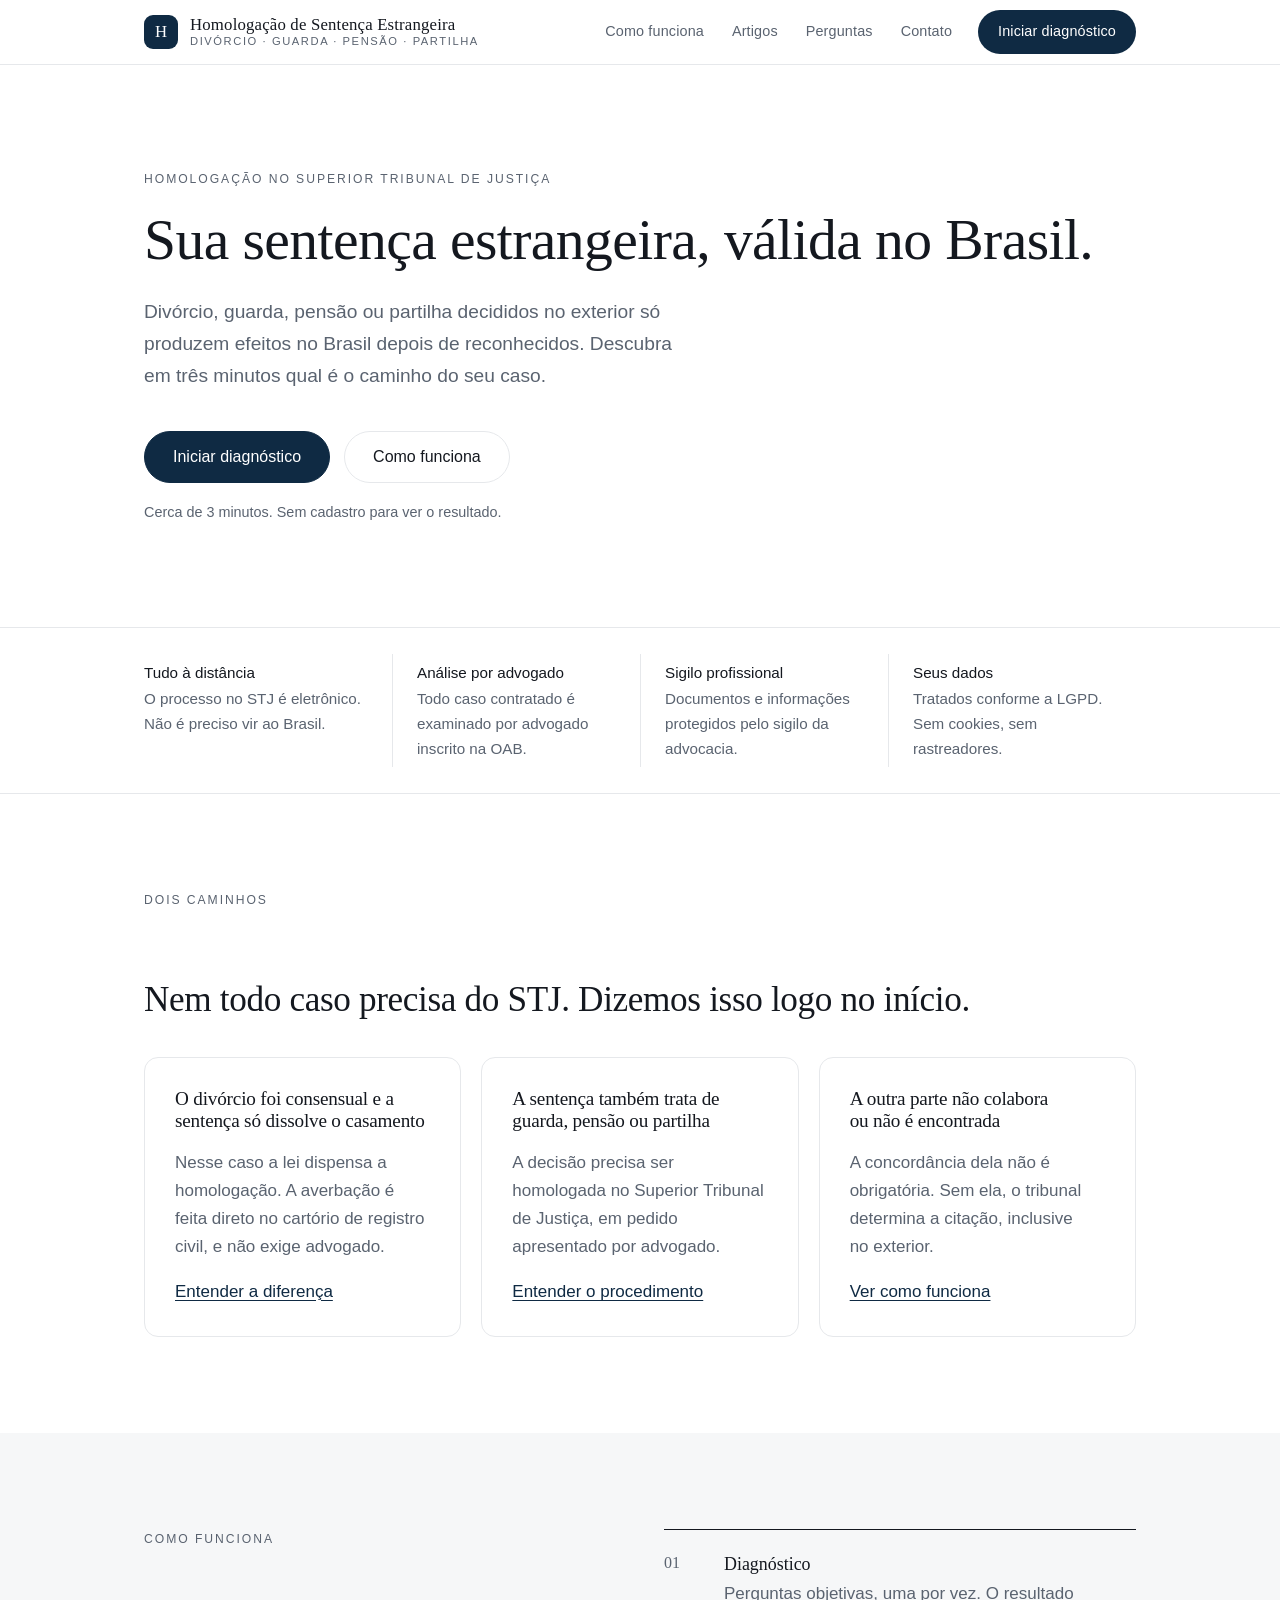
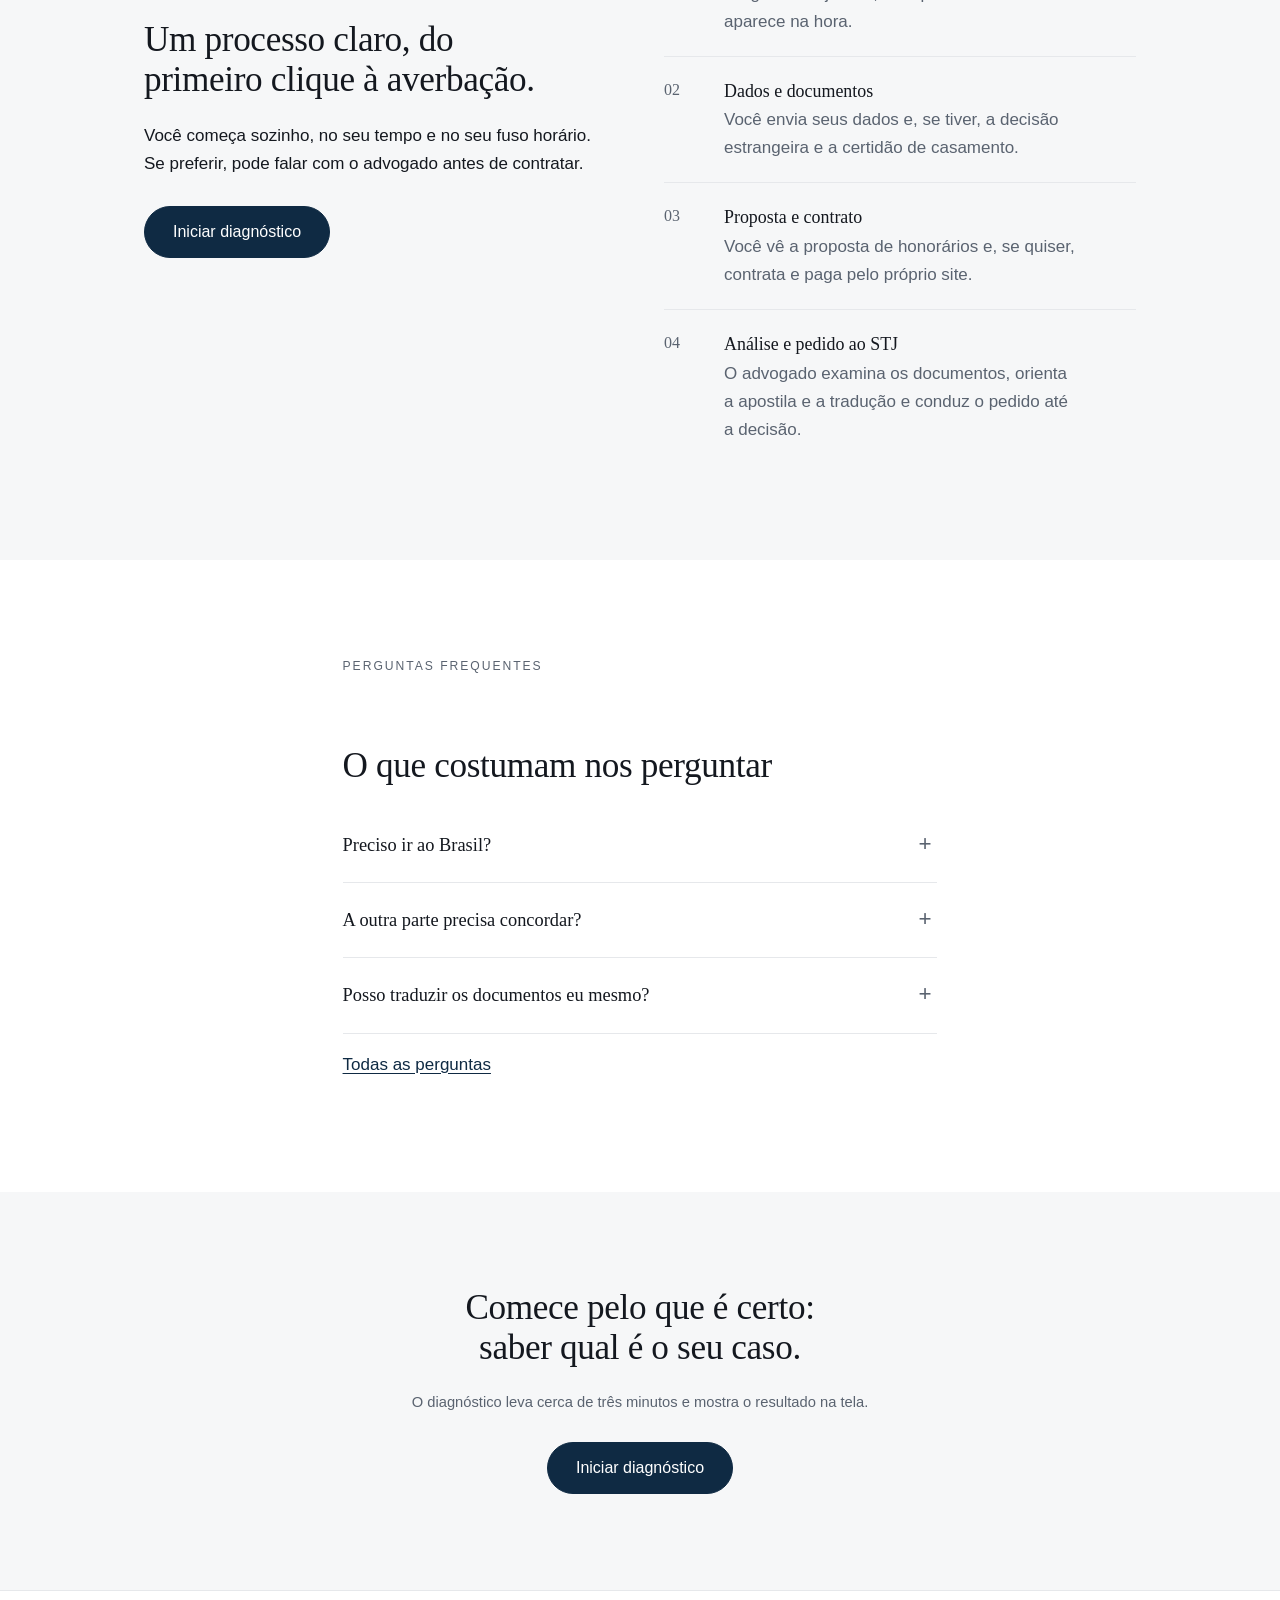
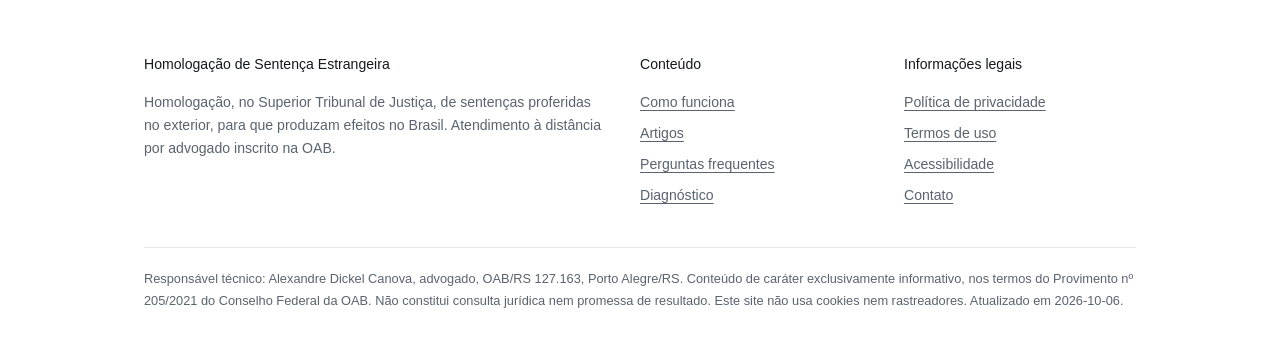
==== index.html @ c333f554 "Publica o site" ====
<!doctype html>
<html lang="pt-BR">
<head>
<meta charset="utf-8">
<meta name="viewport" content="width=device-width, initial-scale=1">
<meta http-equiv="Content-Security-Policy" content="default-src 'self'; img-src 'self' data:; style-src 'self'; script-src 'self'; connect-src 'self'; base-uri 'self'; form-action 'self'">
<meta name="referrer" content="no-referrer">
<title>Homologação de sentença estrangeira no STJ: divórcio, guarda, pensão e partilha</title>
<meta name="description" content="Divorciou-se ou obteve uma decisão judicial no exterior? Faça o diagnóstico em poucos minutos e veja se ela precisa ser homologada no STJ ou pode ser averbada direto no cartório.">
<link rel="canonical" href="https://aledcanova.github.io/homologacao-sentenca-estrangeira/">
<meta property="og:title" content="Homologação de sentença estrangeira no STJ: divórcio, guarda, pensão e partilha">
<meta property="og:description" content="Divorciou-se ou obteve uma decisão judicial no exterior? Faça o diagnóstico em poucos minutos e veja se ela precisa ser homologada no STJ ou pode ser averbada direto no cartório.">
<meta property="og:locale" content="pt_BR">
<meta name="theme-color" content="#ffffff">
<link rel="icon" href="data:image/svg+xml,%3Csvg xmlns='http://www.w3.org/2000/svg' viewBox='0 0 32 32'%3E%3Crect width='32' height='32' rx='8' fill='%230f2a43'/%3E%3Ctext x='16' y='22' font-family='Georgia,serif' font-size='17' fill='%23fff' text-anchor='middle'%3EH%3C/text%3E%3C/svg%3E">
<link rel="stylesheet" href="assets/css/style.css">
</head>
<body>
<a class="skip" href="#conteudo">Pular para o conteúdo</a>
<header class="site-header">
  <div class="wrap">
    <a class="brand" href="index.html" aria-label="Homologação de Sentença Estrangeira, página inicial">
      <span class="brand-mark" aria-hidden="true">H</span>
      <span><strong>Homologação de Sentença Estrangeira</strong><small>Divórcio · Guarda · Pensão · Partilha</small></span>
    </a>
    <button class="nav-toggle" aria-expanded="false" aria-controls="nav">Menu</button>
    <nav class="nav" id="nav" aria-label="Principal">
      <a href="homologacao.html">Como funciona</a>
      <a href="artigos.html">Artigos</a>
      <a href="perguntas.html">Perguntas</a>
      <a href="contato.html">Contato</a>
      <a class="cta" href="diagnostico.html">Iniciar diagnóstico</a>
    </nav>
  </div>
</header>
<main id="conteudo">

<section class="hero">
  <div class="wrap">
    <p class="eyebrow">Homologação no Superior Tribunal de Justiça</p>
    <h1>Sua sentença estrangeira, válida no Brasil.</h1>
    <p class="lead">Divórcio, guarda, pensão ou partilha decididos no exterior só produzem efeitos no Brasil depois de reconhecidos. Descubra em três minutos qual é o caminho do seu caso.</p>
    <div class="btns">
      <a class="btn" href="diagnostico.html">Iniciar diagnóstico</a>
      <a class="btn ghost" href="homologacao.html">Como funciona</a>
    </div>
    <p class="muted">Cerca de 3 minutos. Sem cadastro para ver o resultado.</p>
  </div>
</section>

<section class="section alt" aria-label="Como é o atendimento">
  <div class="wrap">
    <ul class="trust">
      <li><strong>Tudo à distância</strong>O processo no STJ é eletrônico. Não é preciso vir ao Brasil.</li>
      <li><strong>Análise por advogado</strong>Todo caso contratado é examinado por advogado inscrito na OAB.</li>
      <li><strong>Sigilo profissional</strong>Documentos e informações protegidos pelo sigilo da advocacia.</li>
      <li><strong>Seus dados</strong>Tratados conforme a LGPD. Sem cookies, sem rastreadores.</li>
    </ul>
  </div>
</section>

<section class="section">
  <div class="wrap">
    <p class="eyebrow">Dois caminhos</p>
    <h2>Nem todo caso precisa do STJ. Dizemos isso logo no início.</h2>
    <div class="grid">
      <div class="card">
        <h3>O divórcio foi consensual e a sentença só dissolve o casamento</h3>
        <p>Nesse caso a lei dispensa a homologação. A averbação é feita direto no cartório de registro civil, e não exige advogado.</p>
        <p><a href="divorcio-no-exterior-vale-no-brasil.html">Entender a diferença</a></p>
      </div>
      <div class="card">
        <h3>A sentença também trata de guarda, pensão ou partilha</h3>
        <p>A decisão precisa ser homologada no Superior Tribunal de Justiça, em pedido apresentado por advogado.</p>
        <p><a href="homologacao.html">Entender o procedimento</a></p>
      </div>
      <div class="card">
        <h3>A outra parte não colabora ou não é encontrada</h3>
        <p>A concordância dela não é obrigatória. Sem ela, o tribunal determina a citação, inclusive no exterior.</p>
        <p><a href="ex-conjuge-nao-assina.html">Ver como funciona</a></p>
      </div>
    </div>
  </div>
</section>

<section class="section alt">
  <div class="wrap split">
    <div>
      <p class="eyebrow">Como funciona</p>
      <h2>Um processo claro, do primeiro clique à averbação.</h2>
      <p>Você começa sozinho, no seu tempo e no seu fuso horário. Se preferir, pode falar com o advogado antes de contratar.</p>
      <div class="btns"><a class="btn" href="diagnostico.html">Iniciar diagnóstico</a></div>
    </div>
    <ol class="steps">
      <li><strong>Diagnóstico</strong>Perguntas objetivas, uma por vez. O resultado aparece na hora.</li>
      <li><strong>Dados e documentos</strong>Você envia seus dados e, se tiver, a decisão estrangeira e a certidão de casamento.</li>
      <li><strong>Proposta e contrato</strong>Você vê a proposta de honorários e, se quiser, contrata e paga pelo próprio site.</li>
      <li><strong>Análise e pedido ao STJ</strong>O advogado examina os documentos, orienta a apostila e a tradução e conduz o pedido até a decisão.</li>
    </ol>
  </div>
</section>

<section class="section">
  <div class="wrap prose">
    <p class="eyebrow">Perguntas frequentes</p>
    <h2>O que costumam nos perguntar</h2>
    <details><summary>Preciso ir ao Brasil?</summary>
      <p>Não. O pedido ao STJ é feito por petição eletrônica, e a procuração pode ser assinada à distância.</p></details>
    <details><summary>A outra parte precisa concordar?</summary>
      <p>Não. A declaração de concordância dispensa a citação e encurta o processo, mas não é obrigatória.</p></details>
    <details><summary>Posso traduzir os documentos eu mesmo?</summary>
      <p>Não. A tradução deve ser feita por tradutor público juramentado no Brasil.</p></details>
    <p><a href="perguntas.html">Todas as perguntas</a></p>
  </div>
</section>

<section class="section alt">
  <div class="wrap final">
    <h2>Comece pelo que é certo: saber qual é o seu caso.</h2>
    <p class="muted">O diagnóstico leva cerca de três minutos e mostra o resultado na tela.</p>
    <div class="btns"><a class="btn" href="diagnostico.html">Iniciar diagnóstico</a></div>
  </div>
</section>

</main>
<footer class="site-footer">
  <div class="wrap">
    <div class="cols">
      <div>
        <p><strong>Homologação de Sentença Estrangeira</strong></p>
        <p>Homologação, no Superior Tribunal de Justiça, de sentenças proferidas no exterior, para que produzam efeitos no Brasil. Atendimento à distância por advogado inscrito na OAB.</p>
      </div>
      <div>
        <p><strong>Conteúdo</strong></p>
        <ul>
          <li><a href="homologacao.html">Como funciona</a></li>
          <li><a href="artigos.html">Artigos</a></li>
          <li><a href="perguntas.html">Perguntas frequentes</a></li>
          <li><a href="diagnostico.html">Diagnóstico</a></li>
        </ul>
      </div>
      <div>
        <p><strong>Informações legais</strong></p>
        <ul>
          <li><a href="privacidade.html">Política de privacidade</a></li>
          <li><a href="termos.html">Termos de uso</a></li>
          <li><a href="acessibilidade.html">Acessibilidade</a></li>
          <li><a href="contato.html">Contato</a></li>
        </ul>
      </div>
    </div>
    <p class="legal-line">Responsável técnico: Alexandre Dickel Canova, advogado, OAB/RS 127.163, Porto Alegre/RS. Conteúdo de caráter exclusivamente informativo, nos termos do Provimento nº 205/2021 do Conselho Federal da OAB. Não constitui consulta jurídica nem promessa de resultado. Este site não usa cookies nem rastreadores. Atualizado em 2026-10-06.</p>
  </div>
</footer>
<script src="assets/js/site.js" defer></script>

</body>
</html>
---- assets/css/style.css ----
/* Visual padrão do escritório: editorial, branco, azul-marinho, serifa nos títulos. Sem fontes externas, sem rastreadores.
   Descrição em PADRAO_VISUAL.md. As classes são as mesmas do funil padrão; só a aparência muda. */
:root {
  --bg: #ffffff;
  --soft: #f6f7f8;
  --ink: #14181f;
  --ink-2: #3d4652;
  --ink-3: #5a6370;
  --line: #e6e8eb;
  --brand: #0f2a43;
  --brand-2: #1b3d5c;
  --brand-soft: #f3f6f9;
  --ok: #17603a; --ok-soft: #f1f8f3;
  --warn: #7a4b00; --warn-soft: #fdf6e7;
  --bad: #962d2d; --bad-soft: #fbf1f1;
  --radius: 14px;
  --shadow: 0 10px 24px -12px rgba(15,42,67,.35);
  --serif: "Iowan Old Style", "Palatino Linotype", Palatino, Georgia, serif;
  --sans: -apple-system, BlinkMacSystemFont, "Segoe UI", Roboto, "Helvetica Neue", Arial, sans-serif;
  --ease: cubic-bezier(.22,.61,.36,1);
  color-scheme: light;
}
*, *::before, *::after { box-sizing: border-box; }
html { -webkit-text-size-adjust: 100%; scroll-behavior: smooth; }
body { margin: 0; background: var(--bg); color: var(--ink); font: 1.0625rem/1.65 var(--sans); overflow-x: hidden; }
a { color: var(--brand); text-underline-offset: 3px; }
a:hover { color: var(--brand-2); }
:focus-visible { outline: 3px solid #2f6fb0; outline-offset: 3px; border-radius: 4px; }
h1, h2, h3 { font-family: var(--serif); font-weight: 500; line-height: 1.15; color: var(--ink); text-wrap: balance; letter-spacing: -.01em; }
h1 { font-size: clamp(2.1rem, 5.2vw, 3.6rem); margin: 0 0 .4em; }
h2 { font-size: clamp(1.6rem, 3.2vw, 2.2rem); margin: 2em 0 .6em; }
h3 { font-size: 1.2rem; margin: 1.6em 0 .4em; }
p, li { text-wrap: pretty; }
small, .muted { color: var(--ink-3); }
.muted { font-size: .92rem; }
.sr-only { position: absolute; width: 1px; height: 1px; overflow: hidden; clip: rect(0 0 0 0); white-space: nowrap; }
.skip { position: absolute; left: -999px; top: 0; background: var(--brand); color: #fff; padding: 10px 16px; z-index: 20; }
.skip:focus { left: 12px; top: 12px; }
.wrap { width: 100%; max-width: 1040px; margin: 0 auto; padding: 0 24px; }
.prose { max-width: 68ch; }
.narrow { max-width: 720px; margin: 0 auto; }

/* Cabeçalho: ícone quadrado com a inicial, marca em serifa e menu */
.site-header { background: rgba(255,255,255,.92); backdrop-filter: saturate(180%) blur(10px); border-bottom: 1px solid var(--line); position: sticky; top: 0; z-index: 10; }
.site-header .wrap { display: flex; align-items: center; justify-content: space-between; gap: 16px; min-height: 64px; }
.brand { text-decoration: none; color: var(--ink); display: flex; align-items: center; gap: 12px; line-height: 1.2; }
.brand-mark { width: 34px; height: 34px; border-radius: 9px; background: var(--brand); color: #fff; display: grid; place-items: center; font: 500 1.05rem var(--serif); flex: none; }
.brand strong { font-family: var(--serif); font-size: 1.05rem; font-weight: 500; letter-spacing: .01em; display: block; }
.brand small { display: block; font-size: .7rem; letter-spacing: .14em; text-transform: uppercase; color: var(--ink-3); }
.nav { display: flex; gap: 4px; align-items: center; }
.nav a { text-decoration: none; color: var(--ink-3); padding: 10px 12px; font-size: .9rem; letter-spacing: .01em; border-radius: 6px; transition: color .2s; }
.nav a:hover, .nav a[aria-current="page"] { color: var(--ink); }
.nav a.cta { background: var(--brand); color: #fff; margin-left: 10px; padding: 10px 20px; border-radius: 999px; font-weight: 500; transition: transform .25s var(--ease), box-shadow .25s var(--ease); }
.nav a.cta:hover { color: #fff; transform: translateY(-1px); box-shadow: var(--shadow); }
.nav-toggle { display: none; background: none; border: 1px solid var(--line); border-radius: 999px; padding: 9px 16px; color: var(--ink); font: inherit; font-size: .9rem; min-height: 44px; }
@media (max-width: 880px) {
  .nav-toggle { display: inline-block; }
  .nav { display: none; position: absolute; left: 0; right: 0; top: 64px; background: #fff; border-bottom: 1px solid var(--line); flex-direction: column; align-items: stretch; padding: 8px 24px 20px; }
  .nav.open { display: flex; }
  .nav a { padding: 13px 4px; border-bottom: 1px solid var(--line); border-radius: 0; }
  .nav a.cta { margin: 14px 0 0; text-align: center; border-bottom: 0; border-radius: 999px; }
}

/* Seções */
.hero { padding: clamp(64px, 10vw, 104px) 0 clamp(56px, 8vw, 88px); }
.hero .lead { font-size: 1.2rem; color: var(--ink-3); max-width: 52ch; margin: 22px 0 0; }
.hero .btns { margin-top: 40px; }
.hero .muted { margin-top: 18px; font-size: .9rem; }
.hero .wrap > * { animation: subir .8s var(--ease) both; }
.hero .wrap > *:nth-child(2) { animation-delay: .06s; } .hero .wrap > *:nth-child(3) { animation-delay: .12s; }
.hero .wrap > *:nth-child(4) { animation-delay: .18s; } .hero .wrap > *:nth-child(5) { animation-delay: .24s; }
@keyframes subir { from { opacity: 0; transform: translateY(14px); } to { opacity: 1; transform: none; } }
.eyebrow { text-transform: uppercase; letter-spacing: .16em; font-size: .76rem; color: var(--ink-3); font-weight: 400; margin: 0 0 18px; }
.section { padding: clamp(56px, 8vw, 96px) 0; }
.section.alt { background: var(--soft); }
.section > .wrap > h2:first-child { margin-top: 0; }
.page-head { padding: clamp(48px, 7vw, 80px) 0 0; }
.page-head .lead { font-size: 1.15rem; color: var(--ink-3); max-width: 60ch; }
.page-head + .section { padding-top: clamp(28px, 4vw, 44px); }

.btns { display: flex; gap: 14px; flex-wrap: wrap; margin-top: 28px; }
.btn { display: inline-flex; align-items: center; justify-content: center; gap: 10px; min-height: 52px; padding: 15px 28px; border-radius: 999px; border: 1px solid var(--brand); background: var(--brand); color: #fff; text-decoration: none; font: 500 1rem var(--sans); cursor: pointer; transition: transform .25s var(--ease), box-shadow .25s var(--ease), border-color .2s; }
.btn:hover { color: #fff; transform: translateY(-1px); box-shadow: var(--shadow); }
.btn:active { transform: none; }
.btn[disabled] { opacity: .5; cursor: progress; transform: none; box-shadow: none; }
.btn.ghost { background: transparent; color: var(--ink); border-color: var(--line); }
.btn.ghost:hover { color: var(--ink); border-color: var(--ink); box-shadow: none; }
.btn.link { background: none; border-color: transparent; color: var(--ink-3); padding-left: 6px; padding-right: 6px; text-decoration: underline; text-underline-offset: 3px; }
.btn.link:hover { color: var(--ink); box-shadow: none; transform: none; }

.grid { display: grid; gap: 20px; grid-template-columns: repeat(auto-fit, minmax(250px, 1fr)); margin-top: 36px; }
.card { background: #fff; border: 1px solid var(--line); border-radius: var(--radius); padding: 30px; }
.card h3 { margin-top: 0; }
.card p { color: var(--ink-3); }
.card p:last-child { margin-bottom: 0; }
/* Faixa de garantias: colunas separadas por linhas finas */
.trust { display: grid; grid-template-columns: repeat(auto-fit, minmax(210px, 1fr)); list-style: none; padding: 0; margin: 0; }
.trust li { padding: 6px 24px; border-left: 1px solid var(--line); font-size: .95rem; color: var(--ink-3); }
.trust li:first-child { border-left: 0; padding-left: 0; }
.trust strong { display: block; color: var(--ink); font-weight: 500; }
.section.alt:has(.trust) { background: #fff; border-top: 1px solid var(--line); border-bottom: 1px solid var(--line); padding: 26px 0; }
@media (max-width: 700px) { .trust { grid-template-columns: 1fr; } .trust li { border-left: 0; border-top: 1px solid var(--line); padding: 16px 0; } .trust li:first-child { border-top: 0; } }

/* Etapas numeradas: linha fina e número em serifa */
.steps { counter-reset: s; list-style: none; padding: 0; margin: 0; }
.steps > li { counter-increment: s; position: relative; padding: 20px 0 20px 60px; border-top: 1px solid var(--line); color: var(--ink-3); }
.steps > li:first-child { border-top-color: var(--ink); }
.steps > li::before { content: "0" counter(s); position: absolute; left: 0; top: 20px; font-family: var(--serif); font-size: 1rem; color: var(--ink-3); }
.steps strong { display: block; color: var(--ink); font-family: var(--serif); font-weight: 500; font-size: 1.12rem; }
.final { text-align: center; max-width: 720px; }
.final .btns { justify-content: center; }
.split { display: grid; gap: 48px; grid-template-columns: 1fr 1fr; align-items: start; }
@media (max-width: 800px) { .split { grid-template-columns: 1fr; gap: 28px; } }

.note { border-left: 3px solid var(--brand); background: var(--brand-soft); padding: 16px 18px; border-radius: 0 10px 10px 0; margin: 20px 0; font-size: .97rem; }
.note.warn { border-left-color: #c98a12; background: var(--warn-soft); color: #4a3200; }
.note.bad { border-left-color: var(--bad); background: var(--bad-soft); }
.note.ok { border-left-color: var(--ok); background: var(--ok-soft); }
.note p:first-child { margin-top: 0; } .note p:last-child, .note ul:last-child { margin-bottom: 0; }

.checklist { list-style: none; padding: 0; margin: 0; }
.checklist li { padding: 14px 0 14px 34px; border-bottom: 1px solid var(--line); position: relative; }
.checklist li::before { content: ""; position: absolute; left: 4px; top: 21px; width: 12px; height: 7px; border-left: 1.5px solid var(--brand); border-bottom: 1.5px solid var(--brand); transform: rotate(-45deg); }
.checklist li small { display: block; }

table { border-collapse: collapse; width: 100%; font-size: .95rem; }
.table-wrap { overflow-x: auto; }
th, td { text-align: left; padding: 12px 14px 12px 0; border-bottom: 1px solid var(--line); vertical-align: top; }
thead th { font-weight: 500; font-size: .76rem; letter-spacing: .12em; text-transform: uppercase; color: var(--ink-3); border-bottom-color: var(--ink); }
tbody th { font-weight: 500; white-space: nowrap; }

/* Perguntas: sem caixa, linha fina, sinal de mais que gira */
details { border-bottom: 1px solid var(--line); }
details summary { cursor: pointer; list-style: none; padding: 22px 40px 22px 0; font-family: var(--serif); font-size: 1.15rem; position: relative; }
details summary::-webkit-details-marker { display: none; }
details summary::after { content: "+"; position: absolute; right: 6px; top: 18px; font-family: var(--sans); font-size: 1.4rem; color: var(--ink-3); transition: transform .3s var(--ease); }
details[open] summary::after { transform: rotate(45deg); }
details p { color: var(--ink-3); margin: 0 0 24px; max-width: 62ch; }

.article-list { list-style: none; padding: 0; margin: 0; }
.article-list li { padding: 22px 0; border-bottom: 1px solid var(--line); }
.article-list li:first-child { border-top: 1px solid var(--ink); }
.article-list a { font-family: var(--serif); font-size: 1.2rem; text-decoration: none; color: var(--ink); }
.article-list a:hover { text-decoration: underline; }

/* Diagnóstico interativo */
.wizard { min-height: 76vh; padding: clamp(28px, 5vw, 64px) 0 72px; }
.wz-top { display: flex; align-items: center; gap: 16px; margin-bottom: 40px; }
.wz-top progress { flex: 1; height: 3px; appearance: none; -webkit-appearance: none; border: 0; overflow: hidden; background: var(--line); }
.wz-top progress::-webkit-progress-bar { background: var(--line); }
.wz-top progress::-webkit-progress-value { background: var(--brand); transition: width .6s var(--ease); }
.wz-top progress::-moz-progress-bar { background: var(--brand); }
.wz-count { font-size: .76rem; letter-spacing: .14em; text-transform: uppercase; color: var(--ink-3); font-variant-numeric: tabular-nums; white-space: nowrap; }
.wz-stage { position: relative; }
.wz-step { opacity: 0; transform: translateY(22px); transition: opacity .55s var(--ease), transform .55s var(--ease); }
.wz-step.in { opacity: 1; transform: none; }
.wz-step.out { opacity: 0; transform: translateY(-14px); transition-duration: .24s; }
.wz-section { font-size: .76rem; text-transform: uppercase; letter-spacing: .16em; color: var(--ink-3); font-weight: 400; margin: 0 0 16px; }
.wz-q { font-family: var(--serif); font-weight: 500; font-size: clamp(1.6rem, 3.6vw, 2.3rem); line-height: 1.2; margin: 0 0 10px; outline: none; }
.wz-help { color: var(--ink-3); margin: 0 0 22px; max-width: 56ch; }
.wz-opts { display: grid; gap: 12px; margin-top: 32px; }
.wz-opt { display: flex; align-items: center; gap: 14px; width: 100%; text-align: left; min-height: 60px; padding: 18px 20px; background: #fff; color: var(--ink); border: 1px solid var(--line); border-radius: 12px; font: 400 1.0625rem var(--sans); cursor: pointer; transition: border-color .2s, background .2s, transform .25s var(--ease); }
.wz-opt::before { content: ""; flex: none; width: 18px; height: 18px; border: 1.5px solid #9aa3ad; border-radius: 50%; transition: all .2s; }
.wz-opt:hover { border-color: var(--ink); transform: translateX(3px); }
.wz-opt[aria-pressed="true"] { border-color: var(--brand); background: var(--brand-soft); }
.wz-opt[aria-pressed="true"]::before { border-color: var(--brand); background: var(--brand); box-shadow: inset 0 0 0 3px #fff; }
.wz-nav { margin-top: 30px; display: flex; justify-content: space-between; align-items: center; gap: 12px; flex-wrap: wrap; }
.wz-priv { font-size: .85rem; color: var(--ink-3); margin-top: 32px; }

.verdict { border-radius: var(--radius); padding: 30px; border: 1px solid var(--line); background: var(--soft); }
.verdict.ok { background: var(--ok-soft); border-color: #d5e8db; }
.verdict.warn { background: var(--warn-soft); border-color: #f0dfb6; }
.verdict.bad { background: var(--bad-soft); border-color: #efd2d2; }
.verdict h2 { margin: 12px 0 12px; font-size: clamp(1.6rem, 3.4vw, 2.1rem); outline: none; }
.verdict p { margin: 0; color: var(--ink-2); }
.pill { display: inline-flex; align-items: center; gap: 8px; font-size: .76rem; letter-spacing: .14em; text-transform: uppercase; color: var(--ink-3); }
.pill::before { content: ""; width: 8px; height: 8px; border-radius: 50%; background: currentColor; }
.verdict.ok .pill { color: var(--ok); } .verdict.warn .pill { color: var(--warn); } .verdict.bad .pill { color: var(--bad); }
.mapa h3 { margin-top: 2em; }
.mapa ul, .mapa ol { padding-left: 20px; color: var(--ink-2); }
.mapa li { margin: 8px 0; }
.next { margin-top: 40px; padding: 30px; border: 1px solid var(--ink); border-radius: var(--radius); }
.next h3 { margin-top: 0; font-size: 1.4rem; }
.next p { color: var(--ink-3); }

/* Formulário */
.form { display: grid; gap: 20px; margin-top: 8px; }
.field label, .field .label { display: block; font-weight: 500; margin-bottom: 8px; font-size: .92rem; }
.field .opt, .opt { font-weight: 400; color: var(--ink-3); }
.hint { font-size: .86rem; color: var(--ink-3); margin: 6px 0 0; }
input[type="text"], input[type="email"], input[type="tel"], select, textarea {
  width: 100%; font: inherit; padding: 14px 16px; min-height: 52px; border-radius: 10px; border: 1px solid #c9ced4; background: #fff; color: var(--ink); transition: border-color .2s, box-shadow .2s;
}
input:focus, select:focus, textarea:focus { outline: none; border-color: var(--brand); box-shadow: 0 0 0 4px rgba(15,42,67,.1); }
input[aria-invalid="true"], select[aria-invalid="true"] { border-color: var(--bad); }
.err { color: #a1261d; font-size: .9rem; margin: 6px 0 0; }
.row2 { display: grid; gap: 18px; grid-template-columns: 1fr 1fr; }
@media (max-width: 600px) { .row2 { grid-template-columns: 1fr; } }
input[type="file"] { width: 100%; font: inherit; font-size: .92rem; padding: 14px; border: 1.5px dashed #c1c7cf; border-radius: 12px; background: #fff; color: var(--ink-3); }
.check { display: grid; grid-template-columns: 24px 1fr; gap: 12px; align-items: start; font-size: .93rem; color: var(--ink-3); }
.check input { width: 22px; height: 22px; margin: 2px 0 0; accent-color: var(--brand); }
.hp { position: absolute; left: -9999px; }
fieldset { border: 0; padding: 0; margin: 0; min-width: 0; display: grid; gap: 16px; }
fieldset > legend { font-family: var(--serif); font-size: 1.15rem; padding: 0; margin-bottom: 4px; }
[hidden] { display: none !important; }

/* Rodapé */
.site-footer { border-top: 1px solid var(--line); padding: 48px 0 40px; font-size: .88rem; color: var(--ink-3); }
.site-footer .cols { display: grid; gap: 32px; grid-template-columns: 2fr 1fr 1fr; }
@media (max-width: 760px) { .site-footer .cols { grid-template-columns: 1fr; } }
.site-footer a { color: var(--ink-3); }
.site-footer strong { color: var(--ink); font-weight: 500; }
.site-footer ul { list-style: none; padding: 0; margin: 0; } .site-footer li { margin: 8px 0; }
.legal-line { margin-top: 32px; padding-top: 20px; border-top: 1px solid var(--line); font-size: .8rem; color: var(--ink-3); max-width: none; }

@media (prefers-reduced-motion: reduce) {
  html { scroll-behavior: auto; }
  *, *::before, *::after { transition: none !important; animation: none !important; }
  .wz-step { opacity: 1; transform: none; }
}
@media print {
  .site-header, .site-footer, .btns, .nav-toggle, .no-print, .next, .wz-top { display: none !important; }
  body { font-size: 12pt; }
}

/* Proposta, contrato e pagamento */
.offers { display: grid; gap: 20px; margin: 16px 0 24px; }
.offer { display: flex; flex-direction: column; gap: 6px; }
.offer:first-child { border-color: var(--ink); }
.offer h3 { margin: 0; }
.offer .price { font-family: var(--serif); font-size: 2.2rem; font-weight: 500; color: var(--ink); margin: 4px 0 0; font-variant-numeric: tabular-nums; }
.offer ul { margin: 10px 0 18px; padding-left: 20px; font-size: .95rem; color: var(--ink-3); }
.offer li { margin: 6px 0; }
.offer .btn { align-self: flex-start; }
.contract { border: 1px solid var(--line); border-radius: var(--radius); padding: 24px 26px; max-height: 360px; overflow-y: auto; font-size: .92rem; background: var(--soft); margin: 20px 0 24px; }
.contract h3 { margin-top: 0; font-size: 1.1rem; }
.contract p { margin: .7em 0; }
.pixcode { font: .86rem/1.5 ui-monospace, Menlo, monospace; word-break: break-all; background: var(--soft); min-height: 0; }
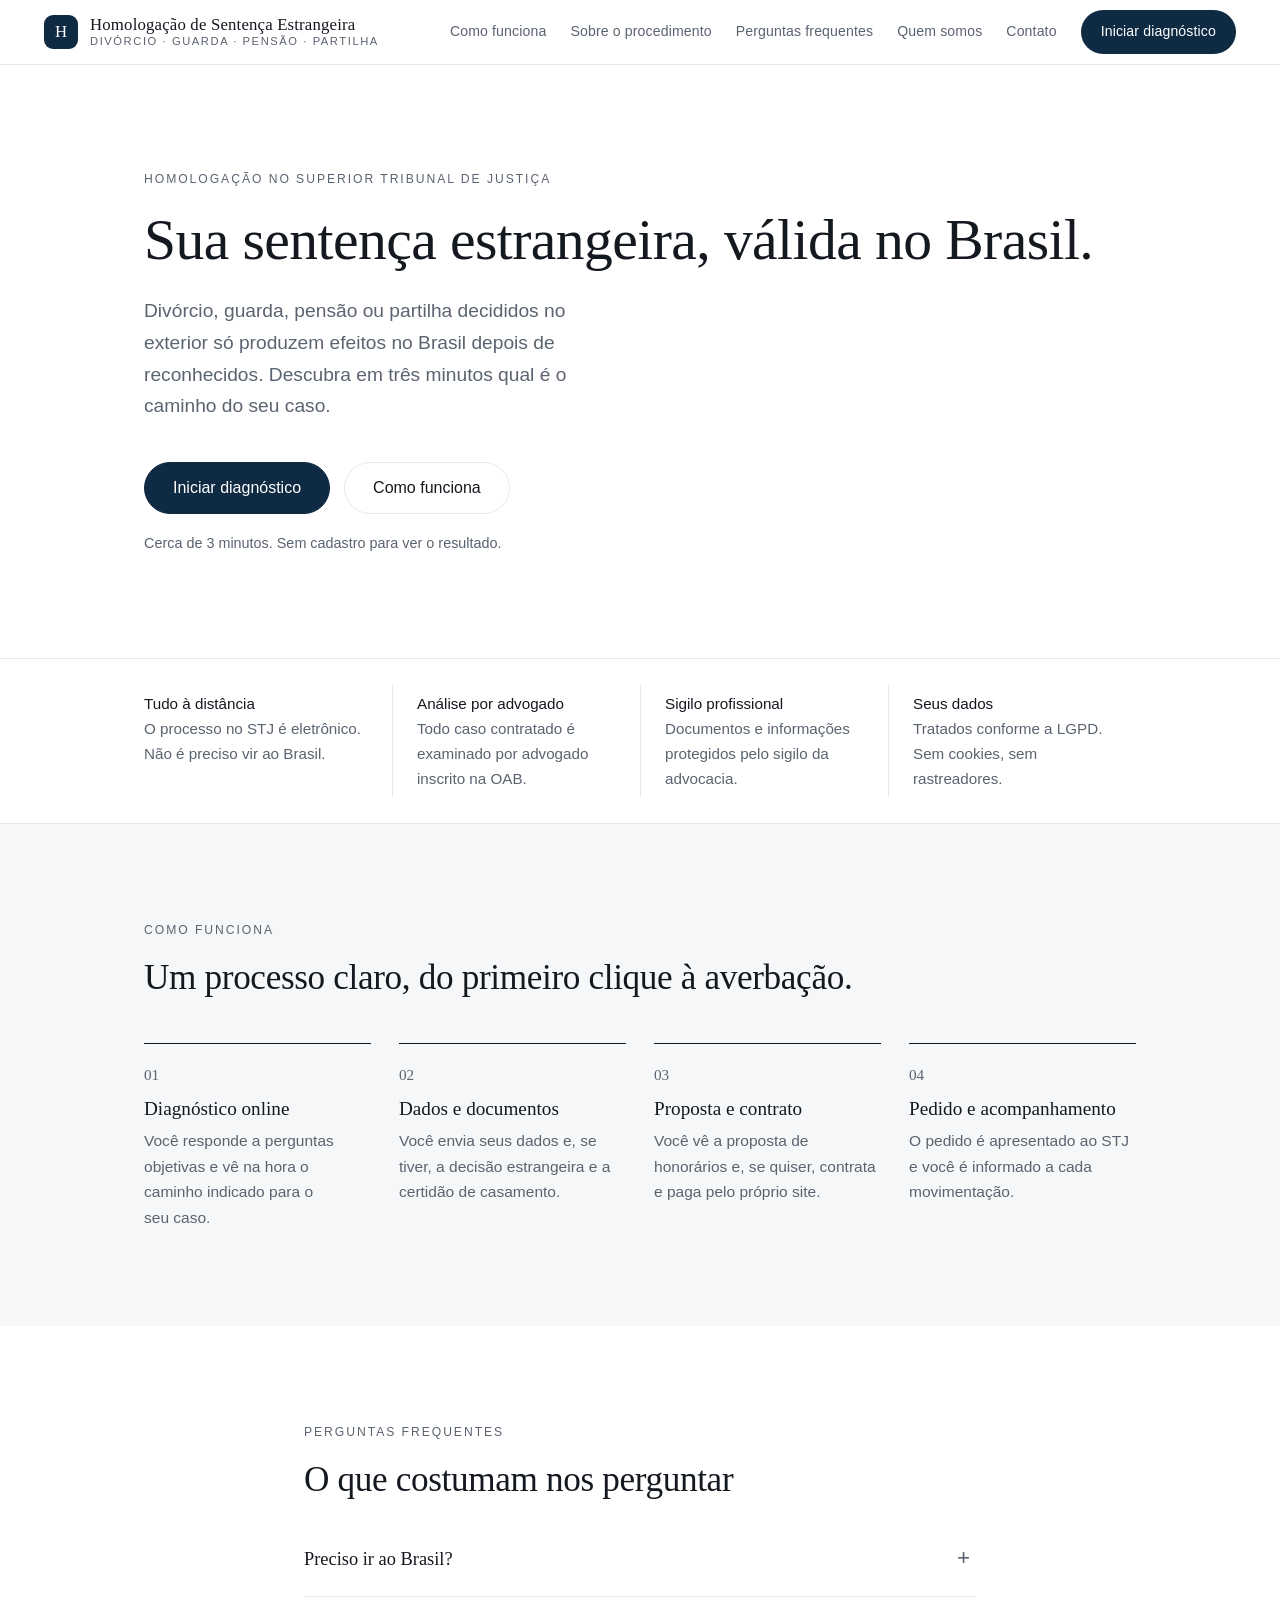
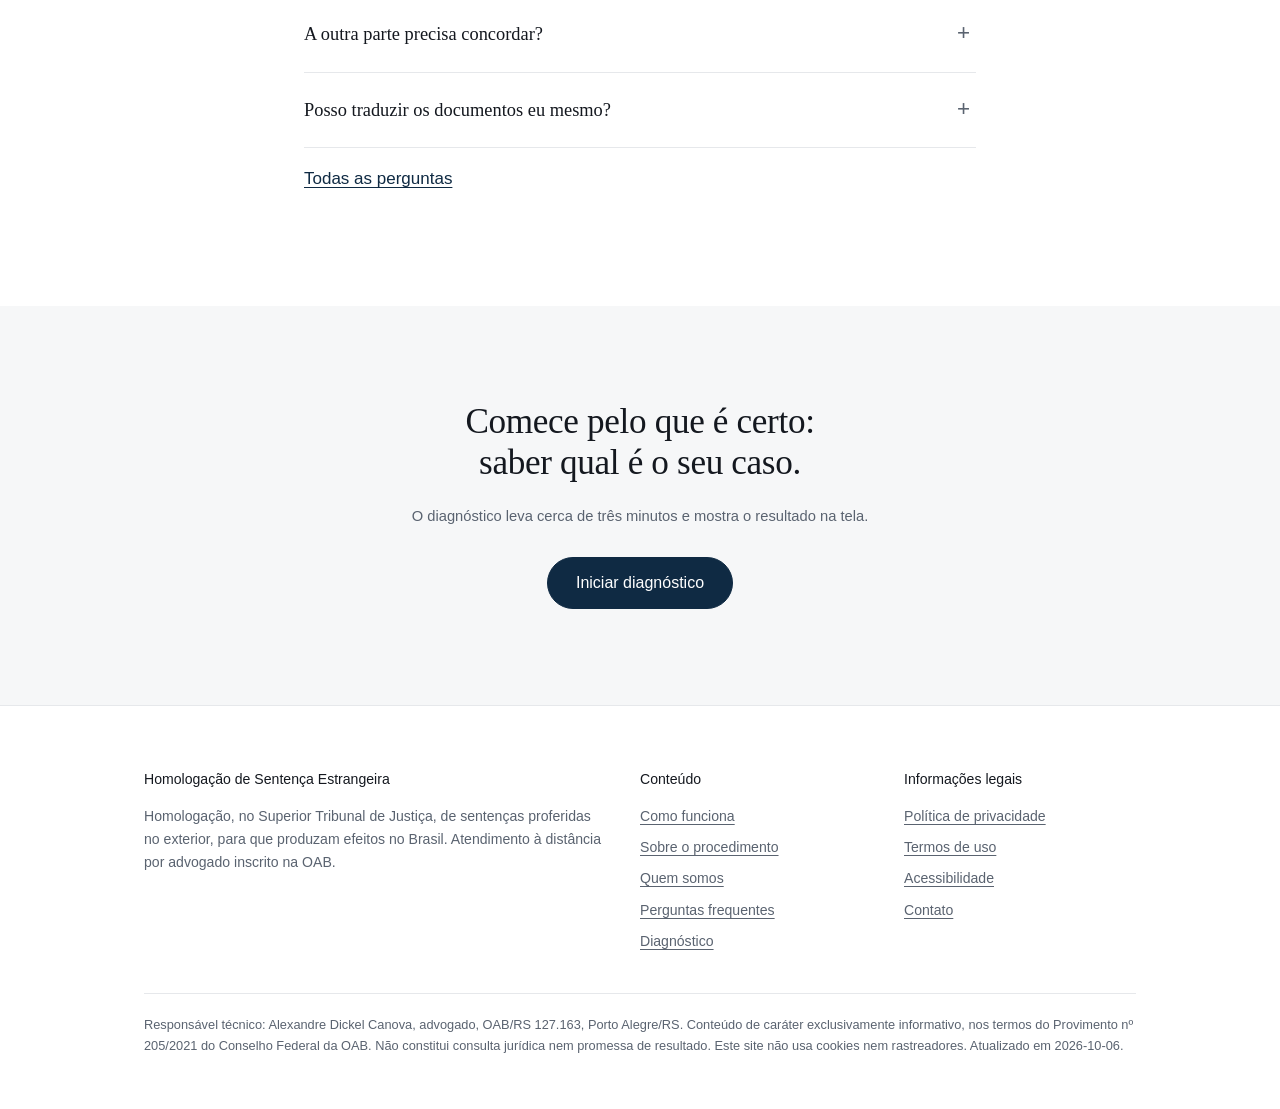
==== commit c4505cd3: "Página inicial, Sobre o procedimento, Quem somos, contato com ícones" ====
--- a/index.html
+++ b/index.html
@@ -26,8 +26,9 @@
     <button class="nav-toggle" aria-expanded="false" aria-controls="nav">Menu</button>
     <nav class="nav" id="nav" aria-label="Principal">
       <a href="homologacao.html">Como funciona</a>
-      <a href="artigos.html">Artigos</a>
-      <a href="perguntas.html">Perguntas</a>
+      <a href="procedimento.html">Sobre o procedimento</a>
+      <a href="perguntas.html">Perguntas frequentes</a>
+      <a href="quem-somos.html">Quem somos</a>
       <a href="contato.html">Contato</a>
       <a class="cta" href="diagnostico.html">Iniciar diagnóstico</a>
     </nav>
@@ -59,49 +60,21 @@
   </div>
 </section>
 
-<section class="section">
+<section class="section alt">
   <div class="wrap">
-    <p class="eyebrow">Dois caminhos</p>
-    <h2>Nem todo caso precisa do STJ. Dizemos isso logo no início.</h2>
-    <div class="grid">
-      <div class="card">
-        <h3>O divórcio foi consensual e a sentença só dissolve o casamento</h3>
-        <p>Nesse caso a lei dispensa a homologação. A averbação é feita direto no cartório de registro civil, e não exige advogado.</p>
-        <p><a href="divorcio-no-exterior-vale-no-brasil.html">Entender a diferença</a></p>
-      </div>
-      <div class="card">
-        <h3>A sentença também trata de guarda, pensão ou partilha</h3>
-        <p>A decisão precisa ser homologada no Superior Tribunal de Justiça, em pedido apresentado por advogado.</p>
-        <p><a href="homologacao.html">Entender o procedimento</a></p>
-      </div>
-      <div class="card">
-        <h3>A outra parte não colabora ou não é encontrada</h3>
-        <p>A concordância dela não é obrigatória. Sem ela, o tribunal determina a citação, inclusive no exterior.</p>
-        <p><a href="ex-conjuge-nao-assina.html">Ver como funciona</a></p>
-      </div>
-    </div>
-  </div>
-</section>
-
-<section class="section alt">
-  <div class="wrap split">
-    <div>
-      <p class="eyebrow">Como funciona</p>
-      <h2>Um processo claro, do primeiro clique à averbação.</h2>
-      <p>Você começa sozinho, no seu tempo e no seu fuso horário. Se preferir, pode falar com o advogado antes de contratar.</p>
-      <div class="btns"><a class="btn" href="diagnostico.html">Iniciar diagnóstico</a></div>
-    </div>
-    <ol class="steps">
-      <li><strong>Diagnóstico</strong>Perguntas objetivas, uma por vez. O resultado aparece na hora.</li>
+    <p class="eyebrow">Como funciona</p>
+    <h2>Um processo claro, do primeiro clique à averbação.</h2>
+    <ol class="steps cols">
+      <li><strong>Diagnóstico online</strong>Você responde a perguntas objetivas e vê na hora o caminho indicado para o seu caso.</li>
       <li><strong>Dados e documentos</strong>Você envia seus dados e, se tiver, a decisão estrangeira e a certidão de casamento.</li>
       <li><strong>Proposta e contrato</strong>Você vê a proposta de honorários e, se quiser, contrata e paga pelo próprio site.</li>
-      <li><strong>Análise e pedido ao STJ</strong>O advogado examina os documentos, orienta a apostila e a tradução e conduz o pedido até a decisão.</li>
+      <li><strong>Pedido e acompanhamento</strong>O pedido é apresentado ao STJ e você é informado a cada movimentação.</li>
     </ol>
   </div>
 </section>
 
 <section class="section">
-  <div class="wrap prose">
+  <div class="wrap narrow">
     <p class="eyebrow">Perguntas frequentes</p>
     <h2>O que costumam nos perguntar</h2>
     <details><summary>Preciso ir ao Brasil?</summary>
@@ -134,7 +107,8 @@
         <p><strong>Conteúdo</strong></p>
         <ul>
           <li><a href="homologacao.html">Como funciona</a></li>
-          <li><a href="artigos.html">Artigos</a></li>
+          <li><a href="procedimento.html">Sobre o procedimento</a></li>
+          <li><a href="quem-somos.html">Quem somos</a></li>
           <li><a href="perguntas.html">Perguntas frequentes</a></li>
           <li><a href="diagnostico.html">Diagnóstico</a></li>
         </ul>
--- a/assets/css/style.css
+++ b/assets/css/style.css
@@ -42,19 +42,21 @@
 
 /* Cabeçalho: ícone quadrado com a inicial, marca em serifa e menu */
 .site-header { background: rgba(255,255,255,.92); backdrop-filter: saturate(180%) blur(10px); border-bottom: 1px solid var(--line); position: sticky; top: 0; z-index: 10; }
-.site-header .wrap { display: flex; align-items: center; justify-content: space-between; gap: 16px; min-height: 64px; }
+.site-header .wrap { max-width: 1240px; display: flex; align-items: center; justify-content: space-between; gap: 16px; min-height: 64px; }
 .brand { text-decoration: none; color: var(--ink); display: flex; align-items: center; gap: 12px; line-height: 1.2; }
 .brand-mark { width: 34px; height: 34px; border-radius: 9px; background: var(--brand); color: #fff; display: grid; place-items: center; font: 500 1.05rem var(--serif); flex: none; }
+.brand strong, .brand small, .nav a { white-space: nowrap; }
 .brand strong { font-family: var(--serif); font-size: 1.05rem; font-weight: 500; letter-spacing: .01em; display: block; }
 .brand small { display: block; font-size: .7rem; letter-spacing: .14em; text-transform: uppercase; color: var(--ink-3); }
 .nav { display: flex; gap: 4px; align-items: center; }
-.nav a { text-decoration: none; color: var(--ink-3); padding: 10px 12px; font-size: .9rem; letter-spacing: .01em; border-radius: 6px; transition: color .2s; }
+.nav a { text-decoration: none; color: var(--ink-3); padding: 10px 10px; font-size: .88rem; letter-spacing: .01em; border-radius: 6px; transition: color .2s; }
 .nav a:hover, .nav a[aria-current="page"] { color: var(--ink); }
 .nav a.cta { background: var(--brand); color: #fff; margin-left: 10px; padding: 10px 20px; border-radius: 999px; font-weight: 500; transition: transform .25s var(--ease), box-shadow .25s var(--ease); }
 .nav a.cta:hover { color: #fff; transform: translateY(-1px); box-shadow: var(--shadow); }
 .nav-toggle { display: none; background: none; border: 1px solid var(--line); border-radius: 999px; padding: 9px 16px; color: var(--ink); font: inherit; font-size: .9rem; min-height: 44px; }
-@media (max-width: 880px) {
-  .nav-toggle { display: inline-block; }
+@media (max-width: 1180px) {
+  .brand strong, .brand small { white-space: normal; }
+  .nav-toggle { display: inline-block; flex: none; }
   .nav { display: none; position: absolute; left: 0; right: 0; top: 64px; background: #fff; border-bottom: 1px solid var(--line); flex-direction: column; align-items: stretch; padding: 8px 24px 20px; }
   .nav.open { display: flex; }
   .nav a { padding: 13px 4px; border-bottom: 1px solid var(--line); border-radius: 0; }
@@ -63,7 +65,8 @@
 
 /* Seções */
 .hero { padding: clamp(64px, 10vw, 104px) 0 clamp(56px, 8vw, 88px); }
-.hero .lead { font-size: 1.2rem; color: var(--ink-3); max-width: 52ch; margin: 22px 0 0; }
+.hero h1 { text-wrap: wrap; margin: 0; }
+.hero .lead { font-size: 1.2rem; color: var(--ink-3); max-width: 44ch; margin: 22px 0 0; }
 .hero .btns { margin-top: 40px; }
 .hero .muted { margin-top: 18px; font-size: .9rem; }
 .hero .wrap > * { animation: subir .8s var(--ease) both; }
@@ -72,6 +75,7 @@
 @keyframes subir { from { opacity: 0; transform: translateY(14px); } to { opacity: 1; transform: none; } }
 .eyebrow { text-transform: uppercase; letter-spacing: .16em; font-size: .76rem; color: var(--ink-3); font-weight: 400; margin: 0 0 18px; }
 .section { padding: clamp(56px, 8vw, 96px) 0; }
+.eyebrow + h2 { margin-top: 0; }
 .section.alt { background: var(--soft); }
 .section > .wrap > h2:first-child { margin-top: 0; }
 .page-head { padding: clamp(48px, 7vw, 80px) 0 0; }
@@ -109,6 +113,13 @@
 .steps strong { display: block; color: var(--ink); font-family: var(--serif); font-weight: 500; font-size: 1.12rem; }
 .final { text-align: center; max-width: 720px; }
 .final .btns { justify-content: center; }
+/* Etapas em colunas (página inicial) */
+.steps.cols { display: grid; grid-template-columns: repeat(4, 1fr); gap: 28px; margin-top: 44px; }
+.steps.cols > li { padding: 18px 0 0; border-top: 1px solid var(--ink); font-size: .97rem; }
+.steps.cols > li::before { position: static; display: block; margin-bottom: 10px; font-size: .95rem; }
+.steps.cols strong { font-size: 1.2rem; margin-bottom: 8px; line-height: 1.2; }
+@media (max-width: 820px) { .steps.cols { grid-template-columns: 1fr 1fr; } }
+@media (max-width: 480px) { .steps.cols { grid-template-columns: 1fr; } }
 .split { display: grid; gap: 48px; grid-template-columns: 1fr 1fr; align-items: start; }
 @media (max-width: 800px) { .split { grid-template-columns: 1fr; gap: 28px; } }
 
@@ -142,6 +153,24 @@
 .article-list li:first-child { border-top: 1px solid var(--ink); }
 .article-list a { font-family: var(--serif); font-size: 1.2rem; text-decoration: none; color: var(--ink); }
 .article-list a:hover { text-decoration: underline; }
+
+/* Canais de contato com ícone */
+.channels { display: grid; gap: 16px; grid-template-columns: repeat(auto-fit, minmax(230px, 1fr)); margin: 28px 0; }
+.channel { display: flex; align-items: center; gap: 16px; padding: 22px 24px; border: 1px solid var(--line); border-radius: var(--radius); text-decoration: none; color: var(--ink); transition: border-color .2s, transform .25s var(--ease); }
+.channel:hover { border-color: var(--ink); color: var(--ink); transform: translateY(-1px); }
+.channel svg { flex: none; width: 22px; height: 22px; color: var(--brand); }
+.channel span { display: block; min-width: 0; }
+.channel small { display: block; font-size: .72rem; letter-spacing: .14em; text-transform: uppercase; color: var(--ink-3); }
+.channel strong { display: block; font-weight: 500; overflow-wrap: anywhere; }
+
+/* Responsável técnico */
+.bio { display: grid; grid-template-columns: 1fr 2fr; gap: 48px; align-items: start; }
+.bio aside { border-top: 1px solid var(--ink); padding-top: 18px; }
+.bio aside p { margin: 0 0 6px; }
+.bio dl { margin: 0; }
+.bio dt { font-size: .72rem; letter-spacing: .14em; text-transform: uppercase; color: var(--ink-3); margin-top: 22px; }
+.bio dd { margin: 4px 0 0; }
+@media (max-width: 800px) { .bio { grid-template-columns: 1fr; gap: 28px; } }
 
 /* Diagnóstico interativo */
 .wizard { min-height: 76vh; padding: clamp(28px, 5vw, 64px) 0 72px; }
